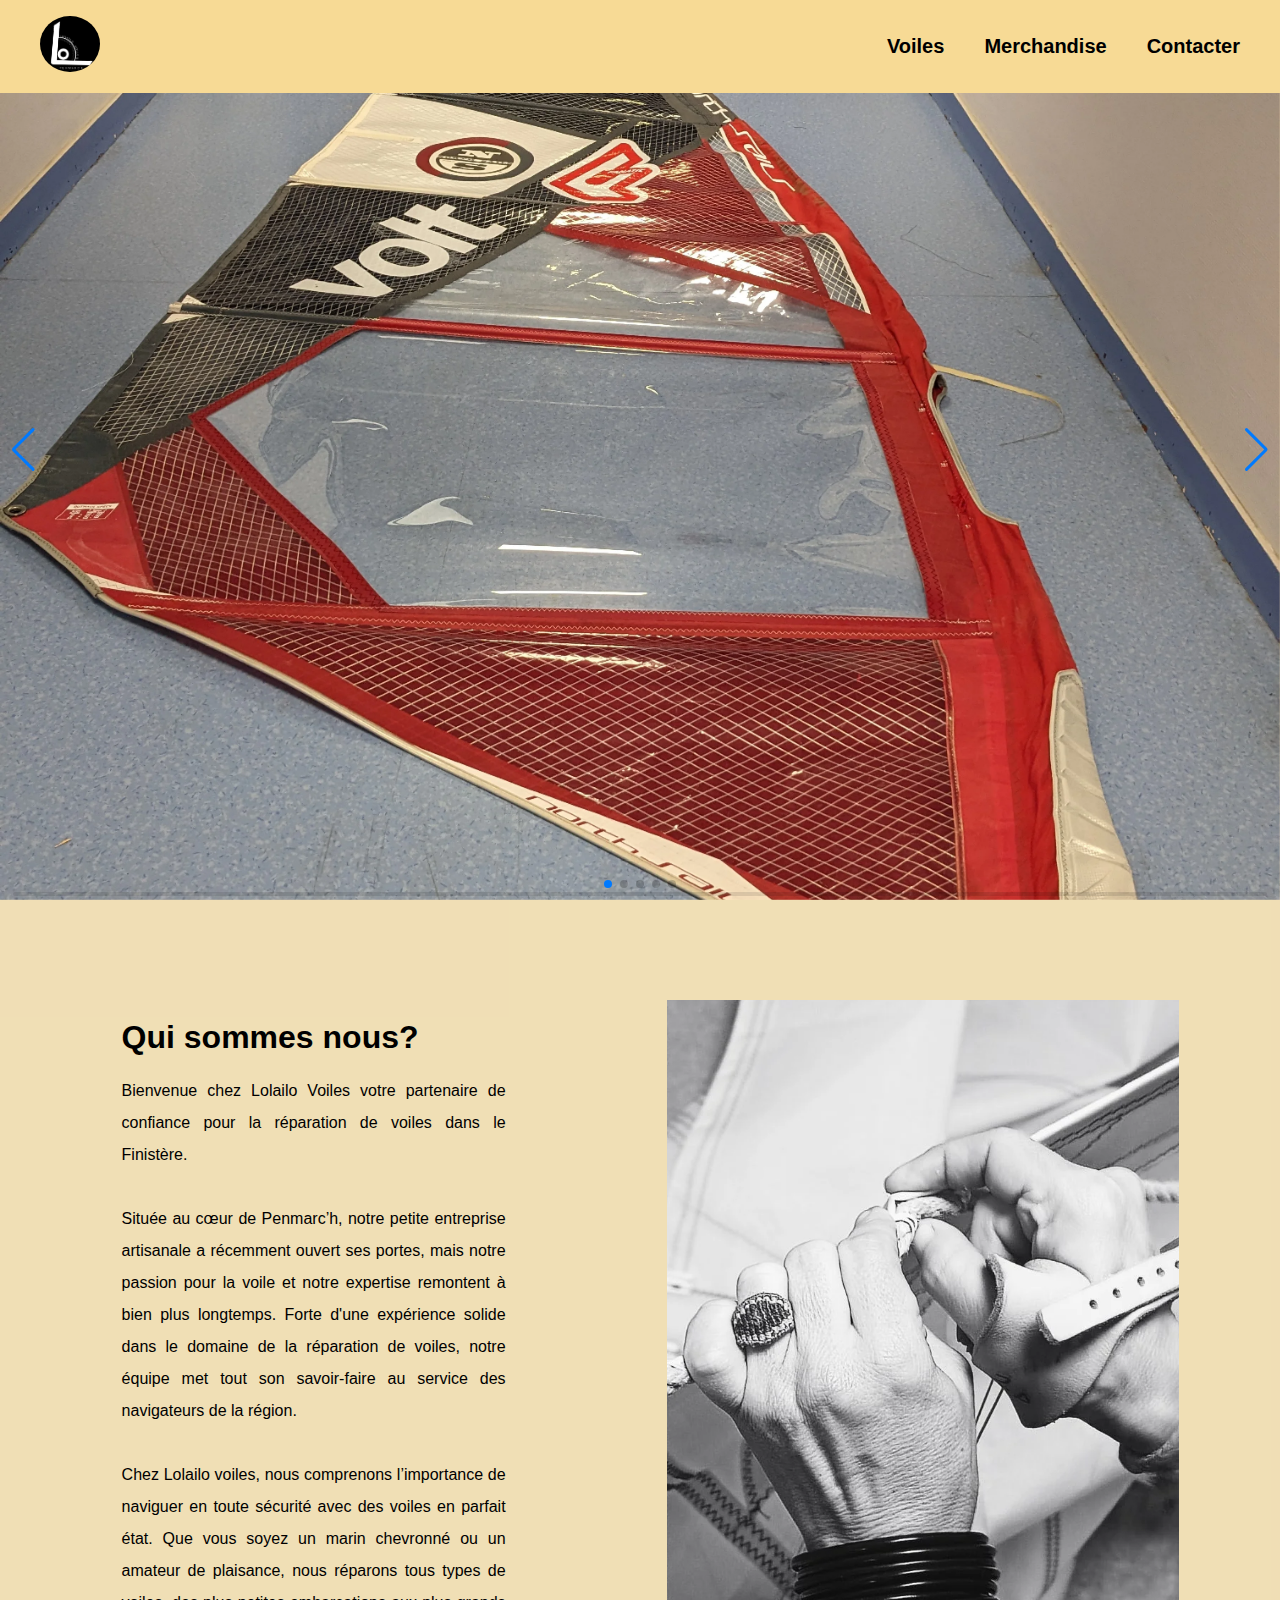
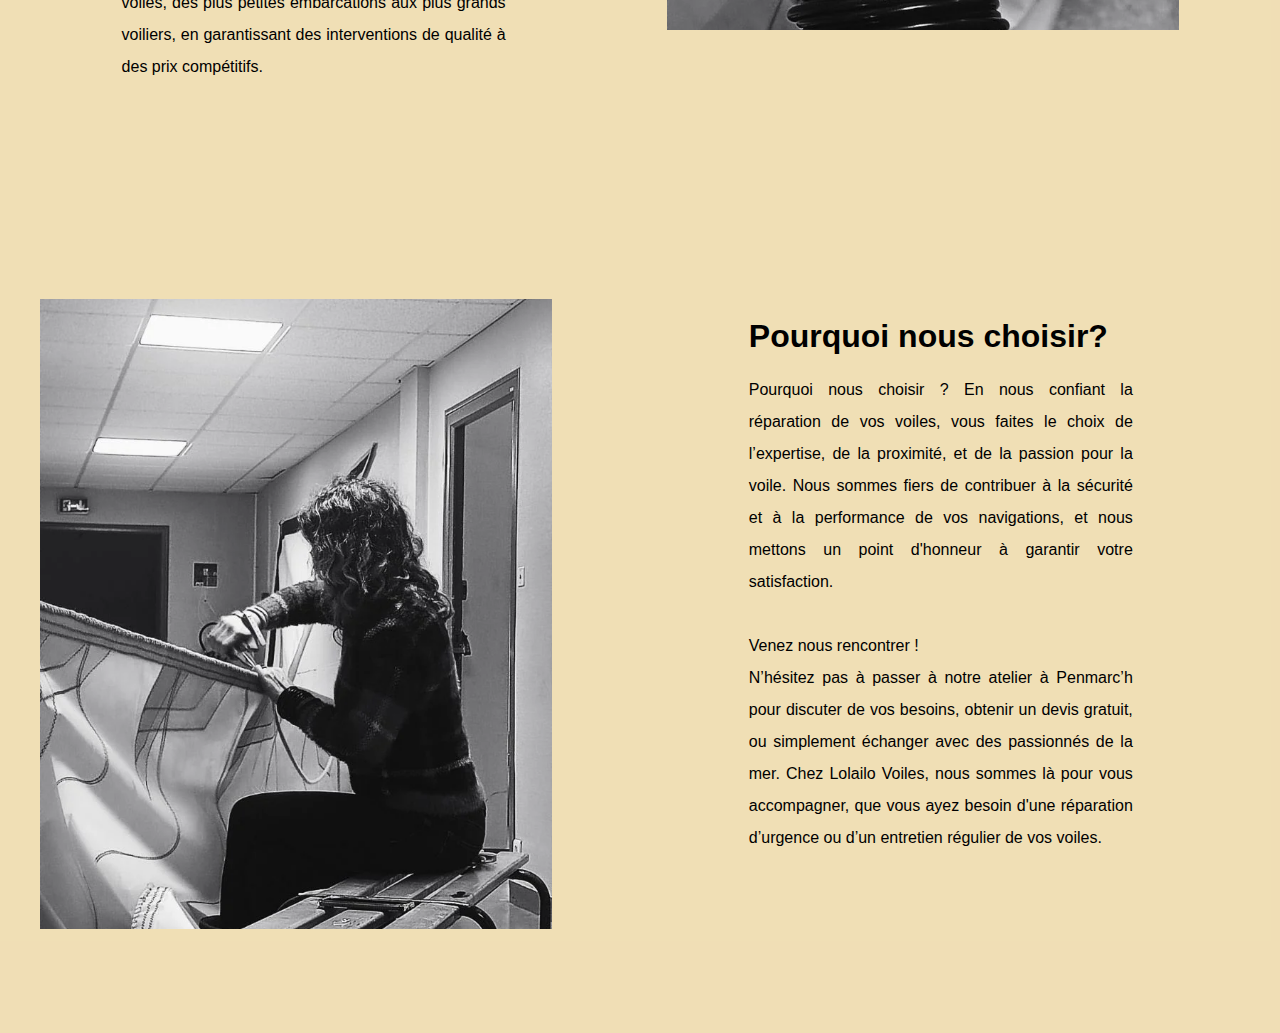
==== index.html @ e5557fcc "Update index.html" ====
<!DOCTYPE html>
<html lang="fr">

<head>
  <link rel="icon" type=" " href="imatges/logo.jpg">
  <link rel="stylesheet" href="Css/style2.css">
  <link rel="stylesheet" href="https://cdn.jsdelivr.net/npm/swiper@11/swiper-bundle.min.css" />
  <meta name="viewport" content="width=device-width, initial-scale=1.0">
  <meta charset="UTF-8">
  <!-- SEO -->
  <title>Reparation de Voiles Penmarc’h - Lolailo Voiles - Voilerie artisanale </title>
  <meta name="description" content="Réparation de tous types de voiles : windsurf, kitesurf, catamaran, dériveur...
  Nous vendons également des produits créés à partir de voiles usagées.">
  <meta name="keywords" content="Voiles,Reparation de voiles,Penmarc'h,voilerie,Voilerie Penmarc'h">

 
</head>

<body>
  <!-- menu superior-->
  <nav id="navMenu">
    <ul class="taulaNav">
      <li><a href="index.html"><img id="logo" src="imatges/logo.webp" style="width: 60px;"></img></a></li>
      <li><a href="Html/Maj.html">Voiles</a></li>
      <li><a href="Html/Maj.html">Merchandise</a></li>
      <li><a href="Html/contacter.html">Contacter</a></li>
    </ul>
  </nav>

  <section id="imgPresentation">
    <div class="swiper">
      <!-- Additional required wrapper -->
      <div class="swiper-wrapper">
        <!-- Slides -->
        <div class="swiper-slide" id="img1">
          <img src="imatges/voile_windsurf.webp" alt="logo2">
        </div>

        <div class="swiper-slide" id="img2">
          <img src="imatges/noeud.webp" alt="logo1">
          <!-- <div>
            <button>contacter</button>
          </div> -->
        </div>
        <div class="swiper-slide" id="img3">
          <img src="imatges/Reparation.webp" alt="logo2">
        </div>

        <div class="swiper-slide" id="img4">
          <img src="imatges/reparation_close.webp" alt="logo3">
        </div>

        <div class="swiper-slide" id="img5">
          <img src="imatges/Voile.webp" alt="logo4">
        </div>
        <!-- end swipper slide -->
      </div>
      <!-- end swipper wrapper-->
      <div class="swiper-pagination"></div>
      <div class="swiper-button-prev"></div>
      <div class="swiper-button-next"></div>

      <!-- If we need scrollbar -->
      <div class="swiper-scrollbar"></div>
    </div>
  </section>
  <section class="presentacio-container">
    <div class="presentacio-grid text1 text">
      <h1>Qui sommes nous?</h1>
      <p>Bienvenue chez Lolailo Voiles votre partenaire de confiance pour 
        la réparation de voiles dans le Finistère.<br><br>
        Située au cœur de Penmarc’h, notre petite entreprise 
        artisanale a récemment ouvert ses portes, mais notre passion pour
         la voile et notre expertise remontent à bien plus longtemps.
          Forte d'une expérience solide dans le domaine de la réparation de voiles, notre équipe met tout son savoir-faire au service des navigateurs de la région.
        <br><br>
        Chez Lolailo voiles, nous comprenons l’importance de naviguer en toute
         sécurité avec des voiles en parfait état. Que vous soyez un marin
          chevronné ou un amateur de plaisance, nous réparons tous types de voiles,
           des plus petites embarcations aux plus grands voiliers, en garantissant
            des interventions de qualité à des prix compétitifs.
        <p>
    </div>
    <div class="presentacio-grid img1"><img src="imatges/reparation_close.webp" alt=""></div>
    <div class="presentacio-grid img2"><img src="imatges/Reparation.webp" alt=""></div>
    <div class="presentacio-grid text2 text">
      <h1>Pourquoi nous choisir?</h1>
      <p>Pourquoi nous choisir ?
        En nous confiant la réparation de vos voiles, vous faites le choix de 
        l’expertise, de la proximité, et de la passion pour la voile. 
        Nous sommes fiers de contribuer à la sécurité et à la performance 
        de vos navigations, et nous mettons un point d'honneur à garantir 
        votre satisfaction. <br><br>
        Venez nous rencontrer ! <br>
        N’hésitez pas à passer à notre atelier à Penmarc’h pour
         discuter de vos besoins, obtenir un devis gratuit, ou simplement 
         échanger avec des passionnés de la mer. Chez Lolailo Voiles, 
         nous sommes là pour vous accompagner, que vous ayez besoin d'une
         réparation d’urgence ou d’un entretien régulier de vos voiles.
        
        </p>  
    </div>

  </section>

  <script src="https://cdn.jsdelivr.net/npm/swiper@11/swiper-bundle.min.js"></script>
  <script src="Js/programSwiper.js"></script>


</body>
---- Css/style2.css ----
*{
    font-family: "poppins", sans-serif;
}


body,html {
    background-color: rgba(239, 221, 178, 0.804);
    width:100%;
    margin:0;
    padding:0;
}

#navMenu{
    position: fixed;
    top:0;
    left:0;
    width:100%;
    background-color: rgb(247, 218, 149);
    z-index: 100;
}
#logo{
    display: inline-block;
    overflow: hidden;
    width:60px;
    
    border-radius: 50%;
}
#navMenu ul{
    list-style-type: none;
    display:flex;
    align-items: center;
    justify-content: flex-end;

}
#navMenu ul li:first-child{
    margin-right:auto;
}
#navMenu ul li a{
    position: relative;
    text-decoration: none;
    font-weight: 600;
    font-size:20px;
    color: black;
    margin-right: 40px;
}

#navMenu ul li:first-child{
    justify-content: start;
}
#navMenu ul li a:hover{
    background-color:rgb(243, 210, 134);

}
.centered-box{
    display:flex;
    justify-content: center;
    padding: 20px 100px;
    left:50%;
}

/* Swiper */

.swiper{
    width:100%;
    height:100vh;
}

.swiper-wrapper img{
    object-fit: cover;
    width:100%;
    height: 100%;

}

.swiper-slide button{
  position:absolute;
    top:70vh;
  left:70vw;
  background: #fff2429c;
  border: 1px solid #fff242;
  border-radius: 6px;
  box-shadow: rgba(0, 0, 0, 0.1) 1px 2px 4px;
  box-sizing: border-box;
  color: #FFFFFF;
  cursor: pointer;
  display: inline-block;
  font-family: nunito,roboto,proxima-nova,"proxima nova",sans-serif;
  font-size: 16px;
  font-weight: 800;
  line-height: 16px;
  min-height: 40px;
  outline: 0;
  padding: 12px 14px;
  text-align: center;
  text-rendering: geometricprecision;
  text-transform: none;
  user-select: none;
  -webkit-user-select: none;
  touch-action: manipulation;
  vertical-align: middle;
}

.swiper-slide button:hover,
.swiper-slide button:active {
    background-color: initial;
    background-position: 0 0;
    color: #fff242;
}
.swiper-slide button:active{
    opacity: 0.5;
}

/* text Grid  */

.presentacio-container{
    display:grid;
    grid-template-rows:auto auto;
    grid-template-columns: 49vw 49vw;
}


.presentacio-grid{
    text-align: justify;
    justify-content: center;
    padding:100px 40px;
    
}
.text{
    width: 30vw;
    margin-left: auto;
    margin-right:auto;
    line-height: 2em;
}

.presentacio-grid img{
    width:40vw;
    max-height:70vh ;
    max-width: 50vw;
    object-fit: cover   ;
} 
/* Pagina de contacte */
.contacter{
    min-height:100vh;   
    width:100%;
    display:flex;
}

.box{
    background-color:rgb(248, 224, 168) ;
    border-radius: 1em;
    width:90%;
    margin:auto;
    max-width: 400px;
    padding:1em 1.5em;
    padding-bottom: 3.5em;
    position:relative;
    border: 2px solid rgb(179, 178, 178);
}

.box-container h2{
    text-align: center;
    font-size: 1.9rem;
    margin-bottom: .4;
}
.box-container{
    width:100%;
    display:grid;
    grid-auto-columns: auto;
}

.box-container .box-h3-p{
    border: 1px solid  rgb(179, 178, 178);
    background-color: rgb(247, 218, 149);
    border-radius: 50px;
    text-align:center;
    margin-bottom: 1.5em;
    margin: 0.75em 50px; 
}
.box-h3-p h3{
    font-weight:600;
}
 /* Missatge automatic encara no implementat */

/* .input{
    font-family: inherit;
    font-size: 1rem;
    padding: .8em 1em;
    outline: none;
    border: 1px solid rgb(222, 201, 152);
    border-radius: .2em;
}
.boto-enviar{
    font-family: inherit;
    border:none;
    outline:none;
    font-size: 1rem;
    padding: .8em 1em;

}
#Email-message{
    resize:none;
    text-align: start;
    margin-bottom: .5em;
    height: 100px;
} */

 /* Missatge automatic encara no implementat */


@media screen and (max-height: 740px) {
    .box{
    margin-top: 150px;
    }



}
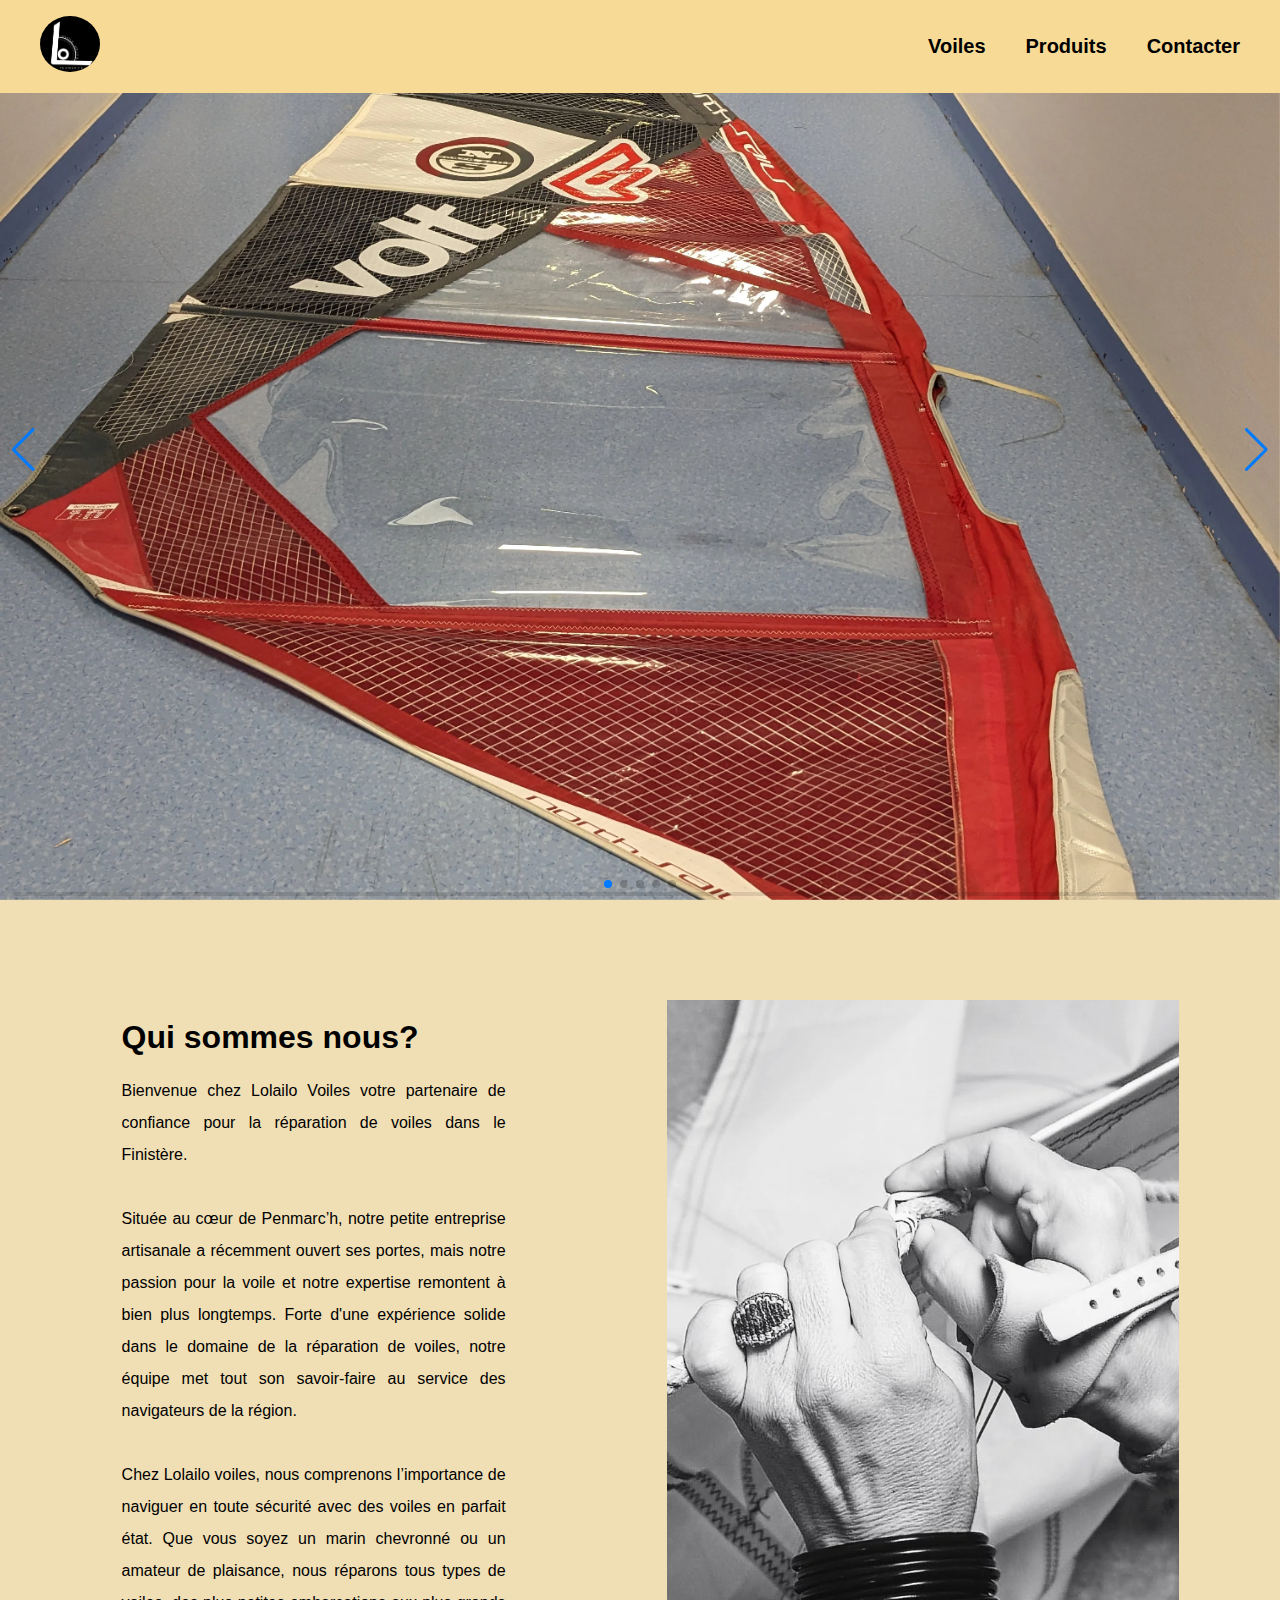
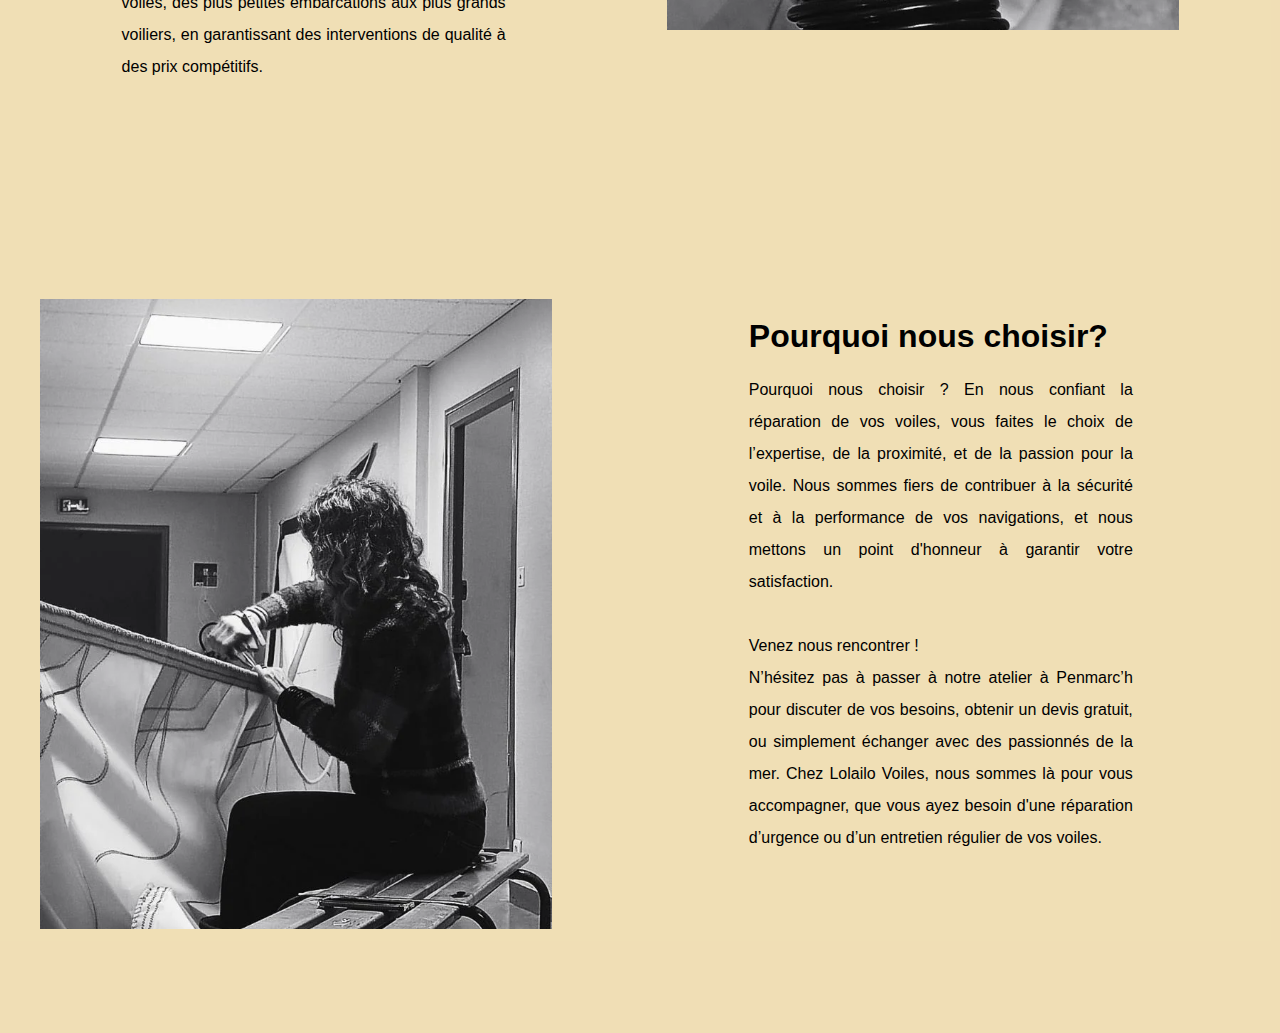
==== commit fc83b92c: "Update index.html" ====
--- a/index.html
+++ b/index.html
@@ -2,7 +2,7 @@
 <html lang="fr">
 
 <head>
-  <link rel="icon" type=" " href="imatges/logo.jpg">
+  <link rel="icon" href="imatges/favicon.ico">
   <link rel="stylesheet" href="Css/style2.css">
   <link rel="stylesheet" href="https://cdn.jsdelivr.net/npm/swiper@11/swiper-bundle.min.css" />
   <meta name="viewport" content="width=device-width, initial-scale=1.0">
@@ -11,7 +11,7 @@
   <title>Reparation de Voiles Penmarc’h - Lolailo Voiles - Voilerie artisanale </title>
   <meta name="description" content="Réparation de tous types de voiles : windsurf, kitesurf, catamaran, dériveur...
   Nous vendons également des produits créés à partir de voiles usagées.">
-  <meta name="keywords" content="Voiles,Reparation de voiles,Penmarc'h,voilerie,Voilerie Penmarc'h">
+  <meta name="keywords" content="Voiles,Reparation de voiles,Penmarc'h,voilerie,Voilerie Penmarc'h,Finistère, Reparation de voiles Finistère">
 
  
 </head>
@@ -22,7 +22,7 @@
     <ul class="taulaNav">
       <li><a href="index.html"><img id="logo" src="imatges/logo.webp" style="width: 60px;"></img></a></li>
       <li><a href="Html/Maj.html">Voiles</a></li>
-      <li><a href="Html/Maj.html">Merchandise</a></li>
+      <li><a href="Html/Maj.html">Produits</a></li>
       <li><a href="Html/contacter.html">Contacter</a></li>
     </ul>
   </nav>
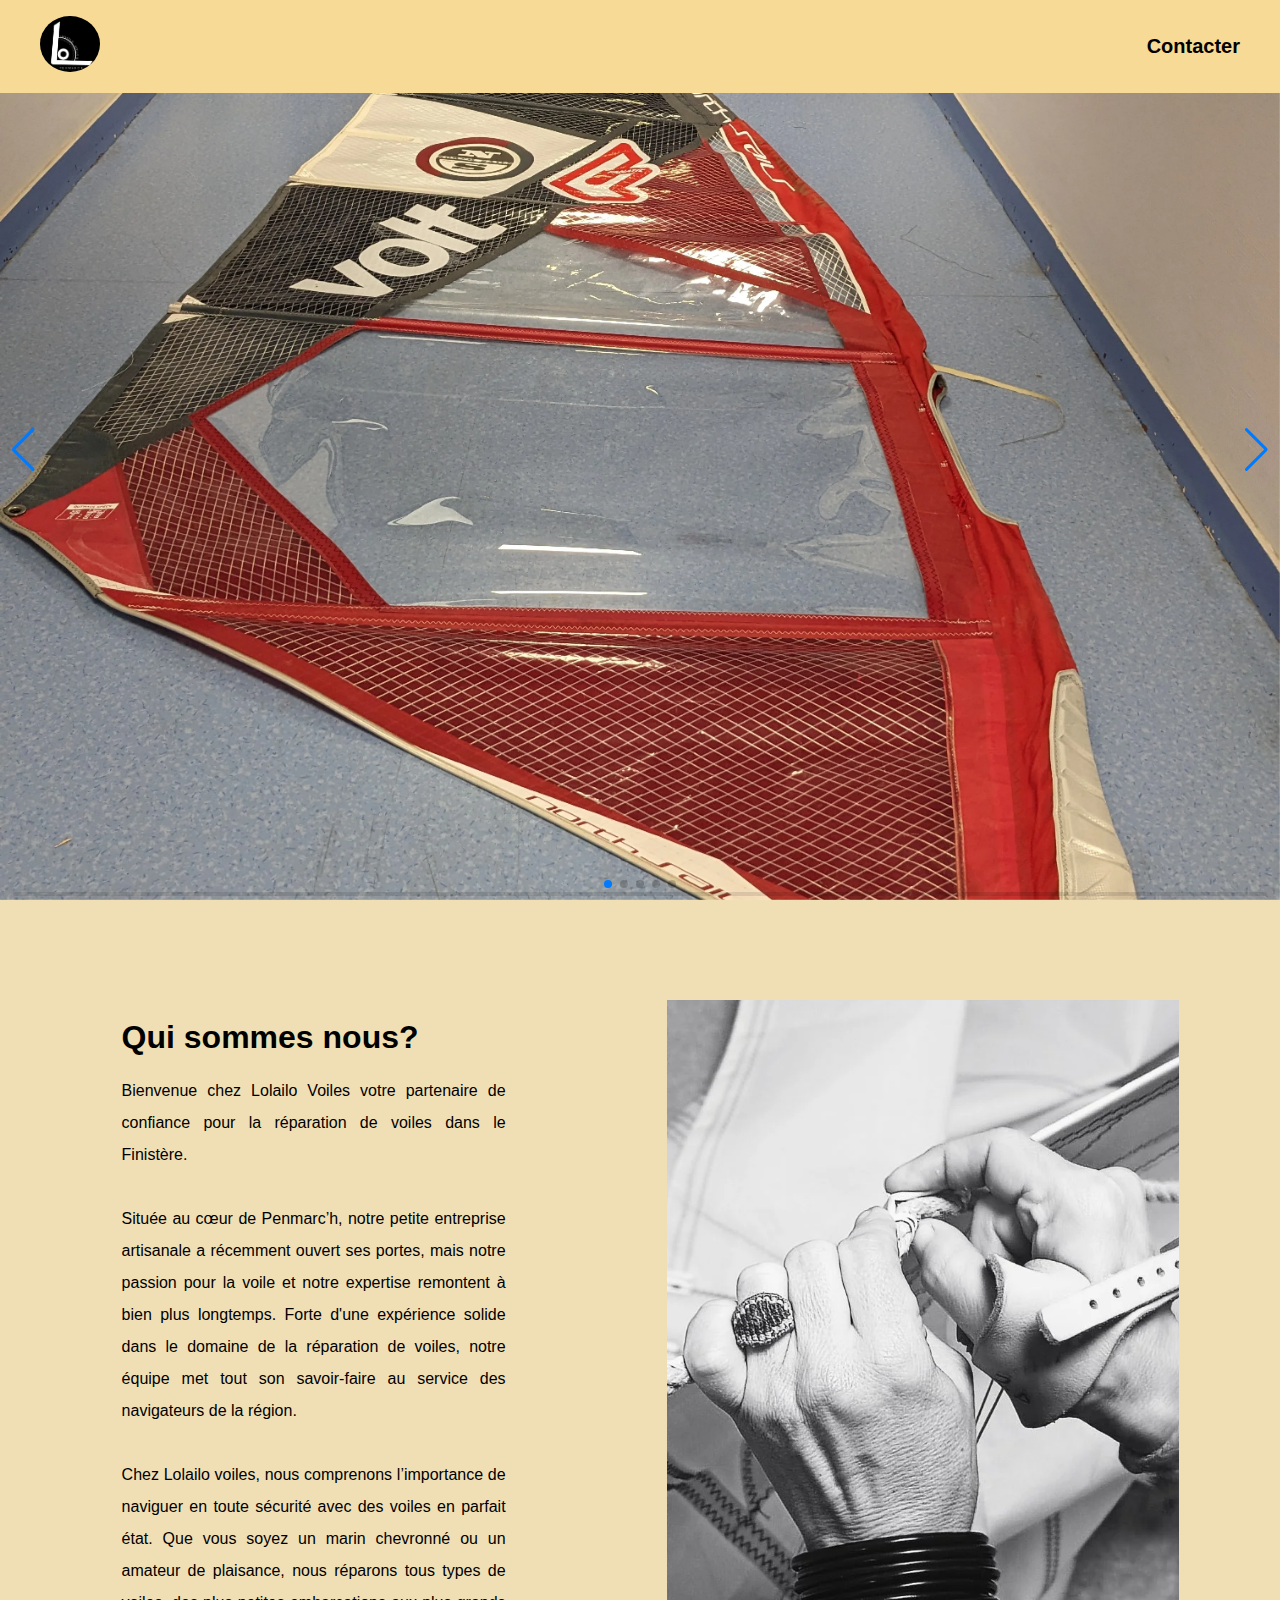
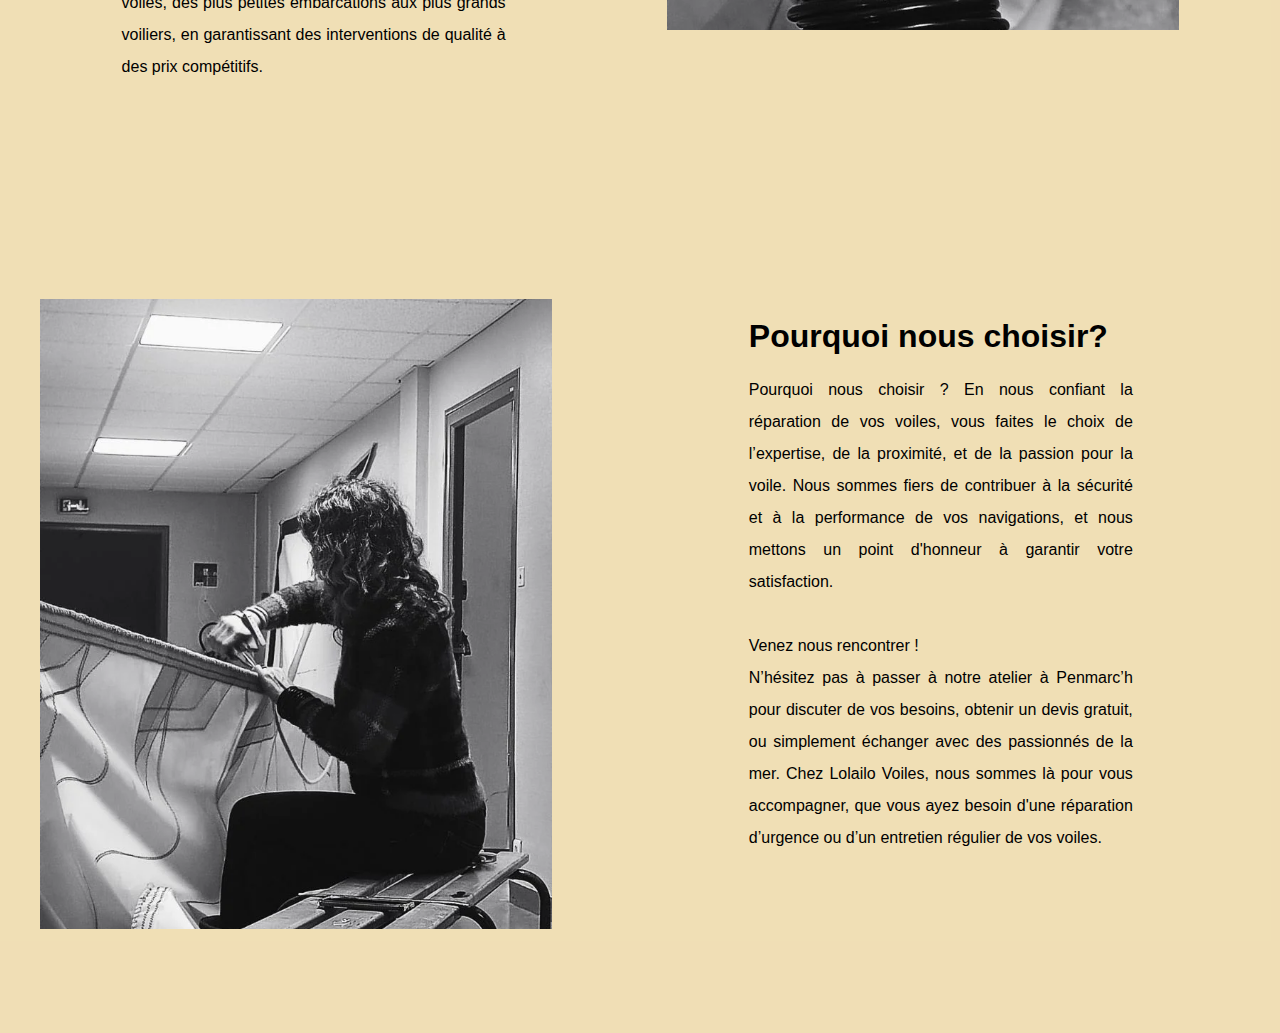
==== commit e46a8473: "Arreglos de la pagina web" ====
--- a/index.html
+++ b/index.html
@@ -12,7 +12,15 @@
   <meta name="description" content="Réparation de tous types de voiles : windsurf, kitesurf, catamaran, dériveur...
   Nous vendons également des produits créés à partir de voiles usagées.">
   <meta name="keywords" content="Voiles,Reparation de voiles,Penmarc'h,voilerie,Voilerie Penmarc'h,Finistère, Reparation de voiles Finistère">
+<!-- Google tag (gtag.js) -->
+<script async src="https://www.googletagmanager.com/gtag/js?id=G-79GP1V2Q14"></script>
+<script>
+  window.dataLayer = window.dataLayer || [];
+  function gtag(){dataLayer.push(arguments);}
+  gtag('js', new Date());
 
+  gtag('config', 'G-79GP1V2Q14');
+</script>
  
 </head>
 
@@ -21,8 +29,8 @@
   <nav id="navMenu">
     <ul class="taulaNav">
       <li><a href="index.html"><img id="logo" src="imatges/logo.webp" style="width: 60px;"></img></a></li>
-      <li><a href="Html/Maj.html">Voiles</a></li>
-      <li><a href="Html/Maj.html">Produits</a></li>
+      <!-- <li><a href="Html/Maj.html">Voiles</a></li>
+      <li><a href="Html/Maj.html">Produits</a></li> -->
       <li><a href="Html/contacter.html">Contacter</a></li>
     </ul>
   </nav>
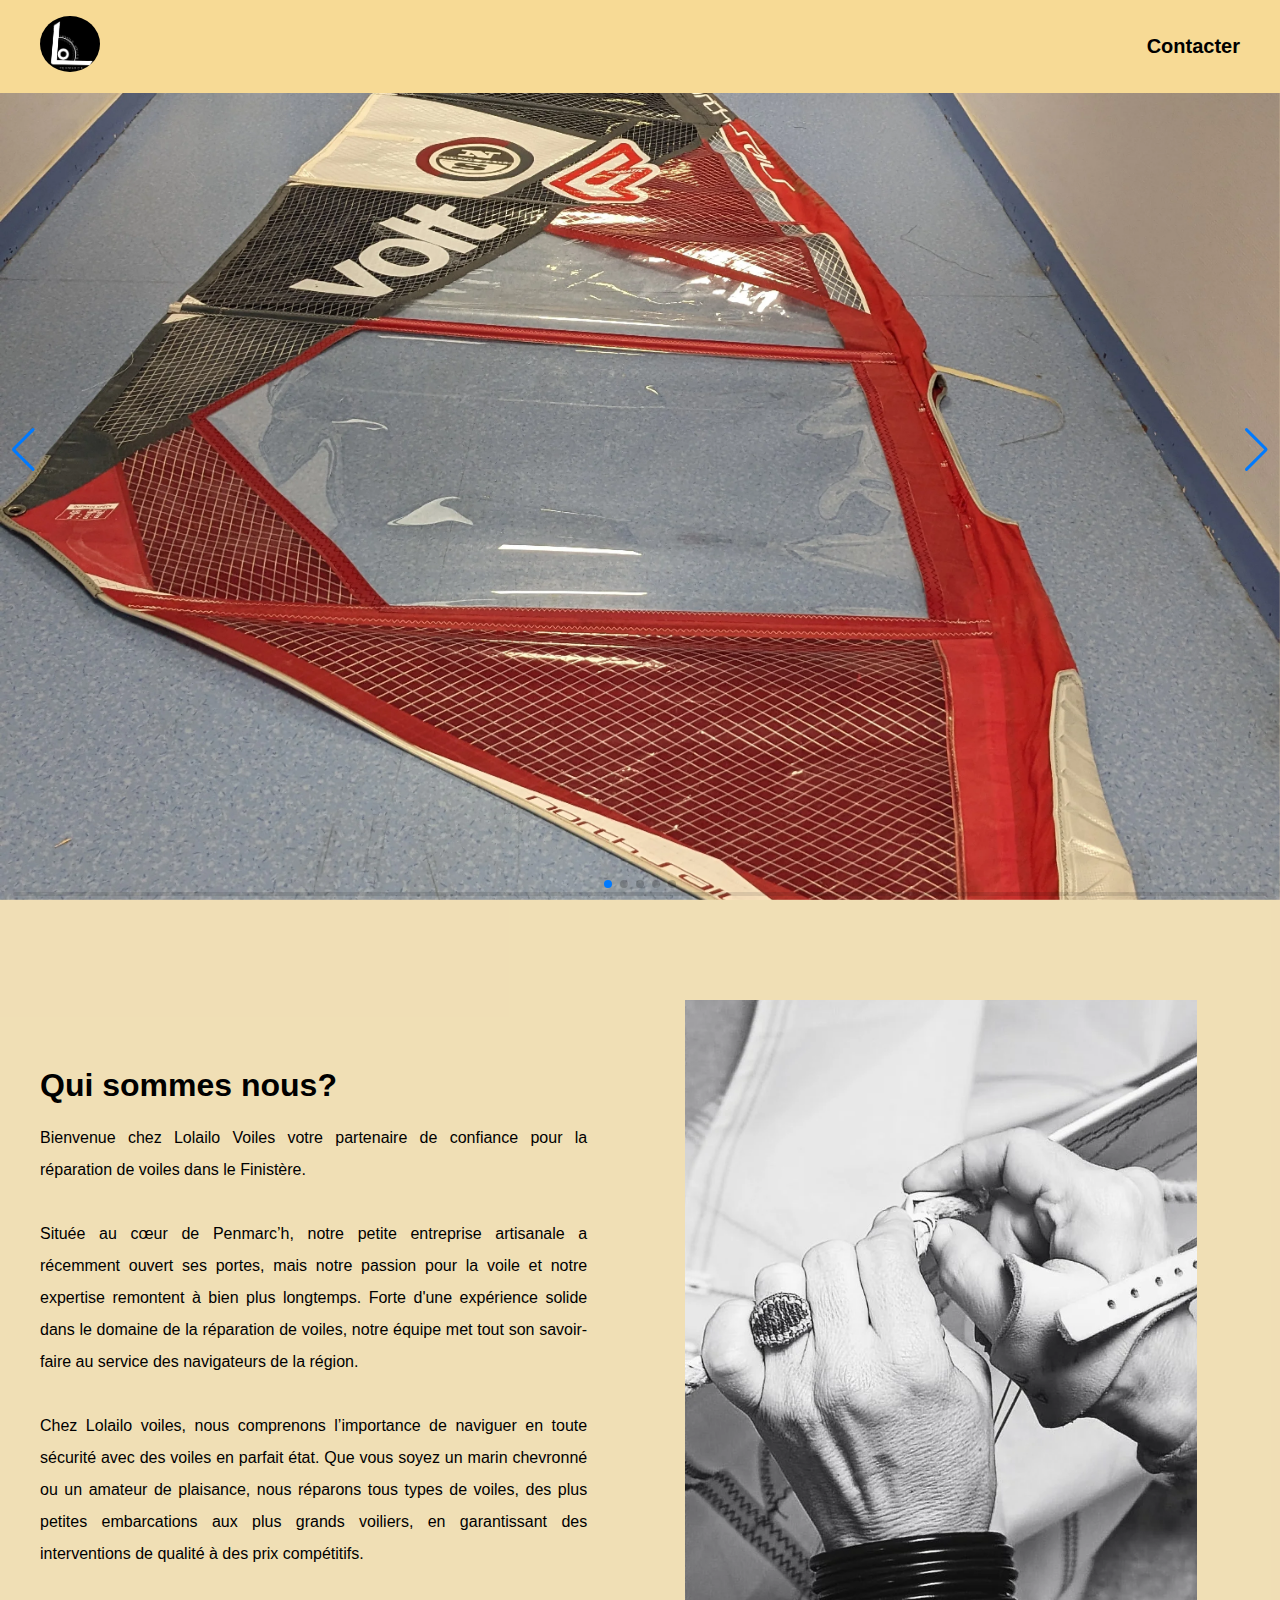
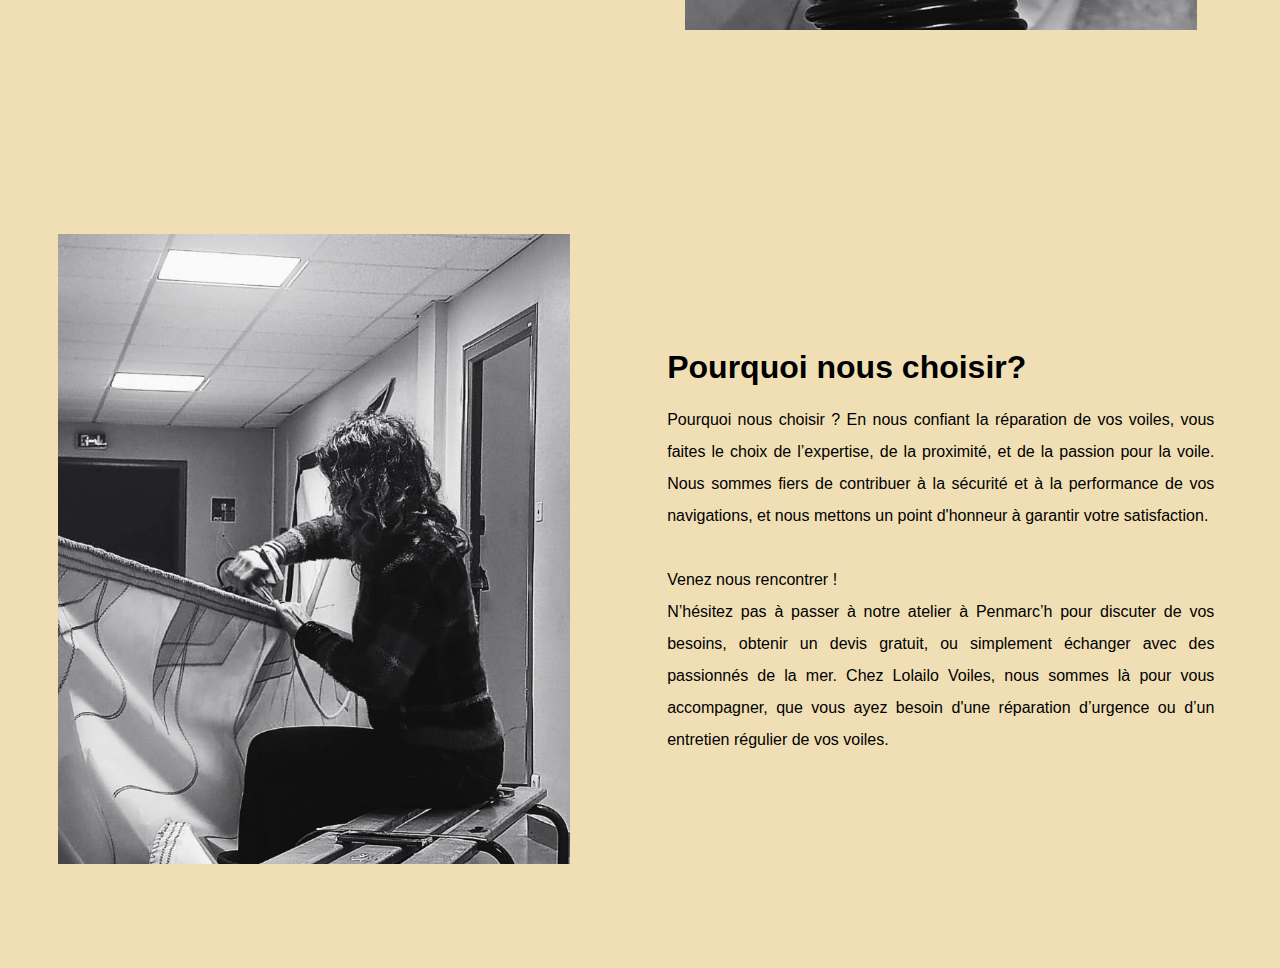
==== commit 1163af14: "Canvi ordre mobile responsif design + actualitzacio metadata" ====
--- a/index.html
+++ b/index.html
@@ -9,9 +9,9 @@
   <meta charset="UTF-8">
   <!-- SEO -->
   <title>Reparation de Voiles Penmarc’h - Lolailo Voiles - Voilerie artisanale </title>
-  <meta name="description" content="Réparation de tous types de voiles : windsurf, kitesurf, catamaran, dériveur...
+  <meta name="description" content="Réparation de tous types de voiles sur Penmarc’h : windsurf, kitesurf, catamaran, dériveur...
   Nous vendons également des produits créés à partir de voiles usagées.">
-  <meta name="keywords" content="Voiles,Reparation de voiles,Penmarc'h,voilerie,Voilerie Penmarc'h,Finistère, Reparation de voiles Finistère">
+  <meta name="keywords" content="Voiles,Reparation de voiles,Penmarc'h,voilerie,Voilerie Penmarc'h,Finistère, Reparation de voiles Finistère,Penmarch,reparation de voiles penmarch,la voilerie,windsurf,kite-surf, wing-surf,wing,kite,">
 <!-- Google tag (gtag.js) -->
 <script async src="https://www.googletagmanager.com/gtag/js?id=G-79GP1V2Q14"></script>
 <script>
--- a/Css/style2.css
+++ b/Css/style2.css
@@ -121,12 +121,12 @@
 
 .presentacio-grid{
     text-align: justify;
-    justify-content: center;
-    padding:100px 40px;
+    margin:auto;
+    padding:100px 40px
     
 }
 .text{
-    width: 30vw;
+    /* width: 30vw; */
     margin-left: auto;
     margin-right:auto;
     line-height: 2em;
@@ -135,9 +135,39 @@
 .presentacio-grid img{
     width:40vw;
     max-height:70vh ;
-    max-width: 50vw;
-    object-fit: cover   ;
+    object-fit:cover;
 } 
+
+@media screen and (max-width:900px) {
+    .presentacio-container{
+        display:grid;
+        grid-template-rows:auto;
+        grid-template-columns: 80vw;
+        grid-template-areas:
+        "text1"
+        "img1"
+        "text2"
+        "img2";
+    }
+    .presentacio-container > .text1{
+        grid-area: text1;
+    }
+    .presentacio-container > .text2{
+        grid-area: text2;
+    }
+    .presentacio-container > .img1{
+        grid-area: img1;
+    }
+    .presentacio-container > .img2{
+        grid-area: img2;
+    }
+    .presentacio-grid img{
+        max-height:60vh;
+        width:80vw;
+    }
+} 
+    
+
 /* Pagina de contacte */
 .contacter{
     min-height:100vh;   
